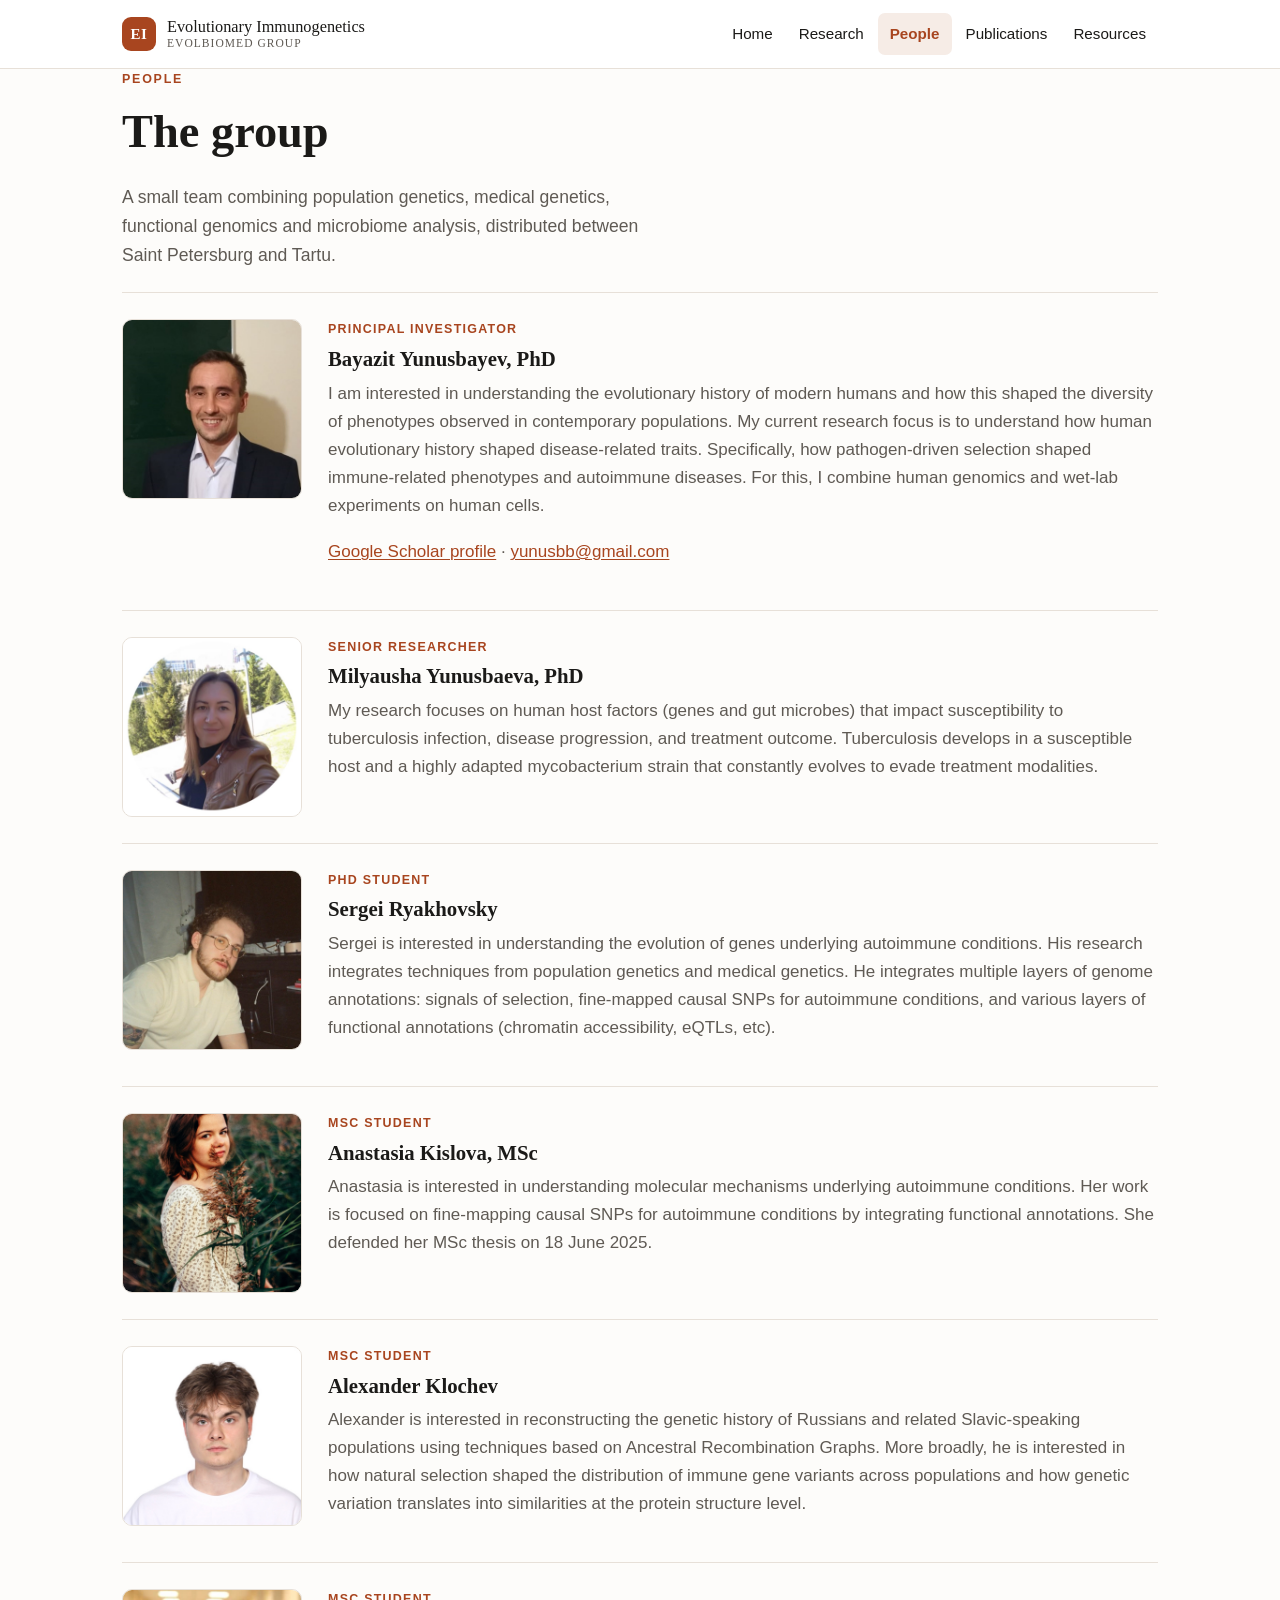
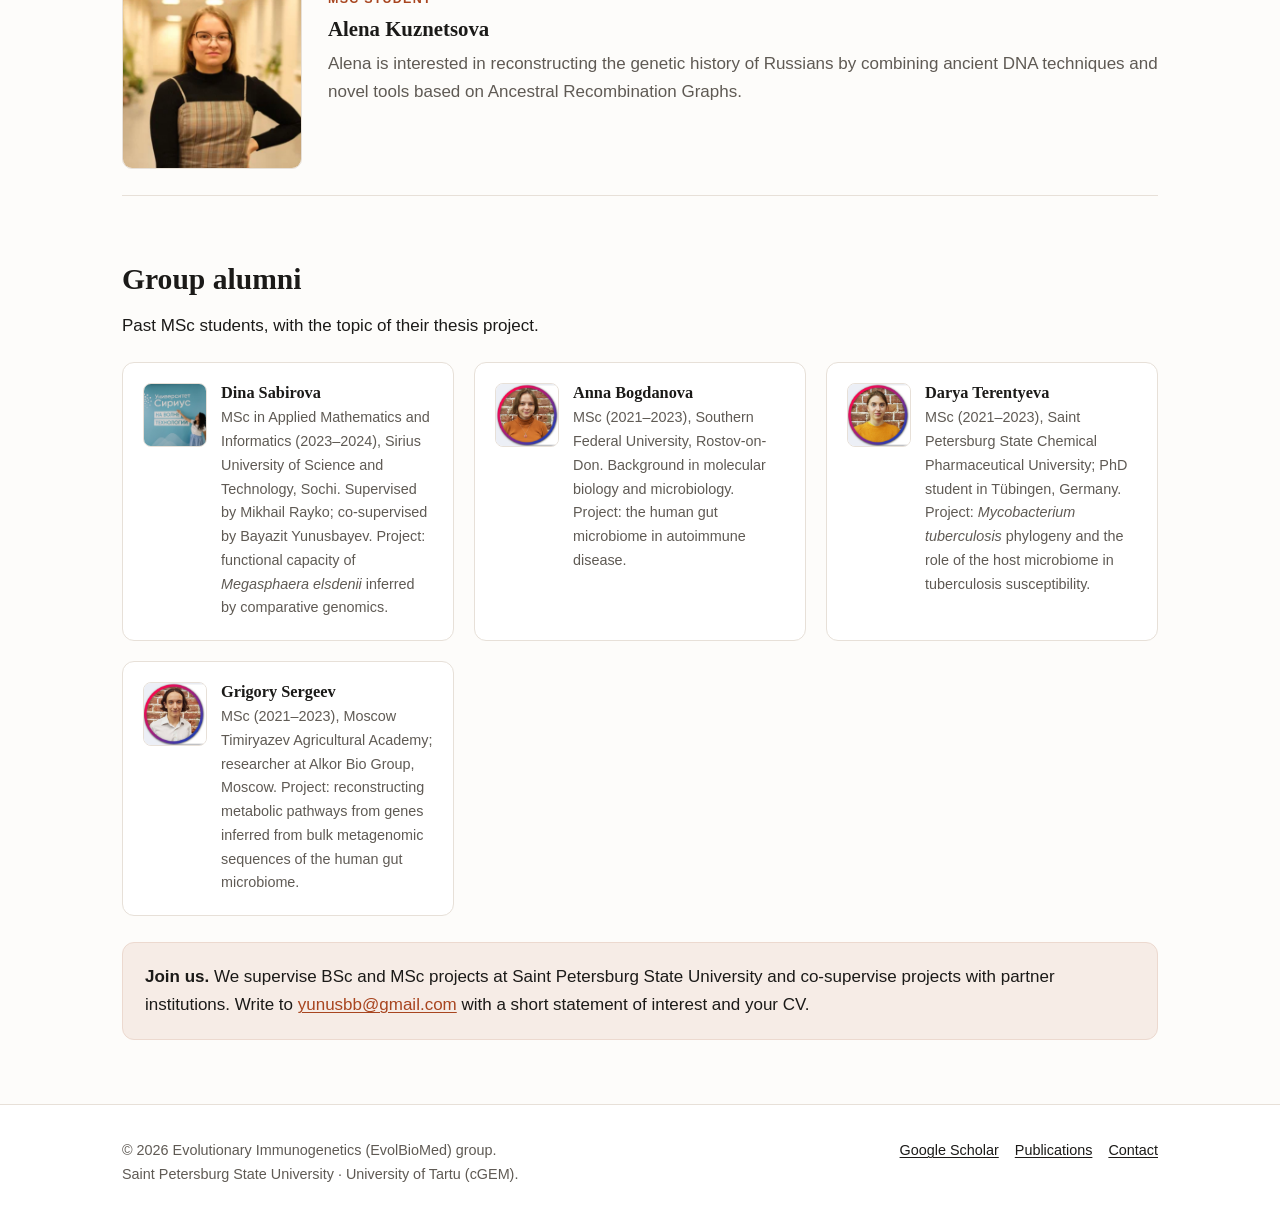
==== people.html @ 04dab828 "EvolBioMed group site: 5 pages, sitemap, structured data, GitHub Pages ready" ====
<!DOCTYPE html>
<html lang="en">
<head>
<meta charset="utf-8">
<meta name="viewport" content="width=device-width, initial-scale=1">
<title>People — EvolBioMed group (Yunusbayev lab), St Petersburg &amp; Tartu</title>
<meta name="description" content="Members of the Evolutionary Immunogenetics group led by Bayazit Yunusbayev — PI, researchers and MSc students in St Petersburg and Tartu, plus alumni.">
<link rel="canonical" href="https://evobiomed.org/people.html">
<meta name="robots" content="index,follow,max-image-preview:large">
<meta property="og:type" content="article">
<meta property="og:title" content="People — EvolBioMed group">
<meta property="og:description" content="Members and alumni of the evolutionary immunogenetics group led by Bayazit Yunusbayev.">
<meta property="og:url" content="https://evobiomed.org/people.html">
<meta property="og:image" content="https://evobiomed.org/assets/img/og.jpg">
<link rel="icon" href="assets/favicon.svg" type="image/svg+xml">
<link rel="stylesheet" href="assets/style.css">
<script type="application/ld+json">
{
  "@context":"https://schema.org",
  "@type":"ItemList",
  "name":"Members of the Evolutionary Immunogenetics (EvolBioMed) group",
  "url":"https://evobiomed.org/people.html",
  "itemListElement":[
    {"@type":"ListItem","position":1,"item":{"@type":"Person","name":"Bayazit Yunusbayev","jobTitle":"Principal Investigator","url":"https://evobiomed.org/people.html#bayazit","sameAs":"https://scholar.google.com/citations?user=bPSczQ8AAAAJ"}},
    {"@type":"ListItem","position":2,"item":{"@type":"Person","name":"Milyausha Yunusbaeva","jobTitle":"Senior researcher"}},
    {"@type":"ListItem","position":3,"item":{"@type":"Person","name":"Sergei Ryakhovsky","jobTitle":"PhD student"}},
    {"@type":"ListItem","position":4,"item":{"@type":"Person","name":"Anastasia Kislova","jobTitle":"MSc student"}},
    {"@type":"ListItem","position":5,"item":{"@type":"Person","name":"Alexander Klochev","jobTitle":"MSc student"}},
    {"@type":"ListItem","position":6,"item":{"@type":"Person","name":"Alena Kuznetsova","jobTitle":"MSc student"}}
  ]
}
</script>
</head>
<body>
<a class="skip" href="#main">Skip to main content</a>

<header class="site-head">
  <div class="wrap">
    <a class="brand" href="index.html">
      <span class="brand-mark" aria-hidden="true">EI</span>
      <span class="brand-name">Evolutionary Immunogenetics<small>EvolBioMed group</small></span>
    </a>
    <nav class="main" aria-label="Main">
      <ul>
        <li><a href="index.html">Home</a></li>
        <li><a href="research.html">Research</a></li>
        <li><a href="people.html" aria-current="page">People</a></li>
        <li><a href="publications.html">Publications</a></li>
        <li><a href="resources.html">Resources</a></li>
      </ul>
    </nav>
  </div>
</header>

<main id="main">
  <div class="wrap">
    <p class="eyebrow">People</p>
    <h1>The group</h1>
    <p class="lede">A small team combining population genetics, medical genetics, functional genomics and microbiome analysis, distributed between Saint Petersburg and Tartu.</p>

    <article class="person" id="bayazit">
      <img src="assets/img/bayazit.jpg" width="760" height="760" alt="Portrait of Bayazit Yunusbayev">
      <div>
        <p class="role">Principal Investigator</p>
        <h3>Bayazit Yunusbayev, PhD</h3>
        <p>I am interested in understanding the evolutionary history of modern humans and how this shaped the diversity of phenotypes observed in contemporary populations. My current research focus is to understand how human evolutionary history shaped disease-related traits. Specifically, how pathogen-driven selection shaped immune-related phenotypes and autoimmune diseases. For this, I combine human genomics and wet-lab experiments on human cells.</p>
        <p><a href="https://scholar.google.com/citations?user=bPSczQ8AAAAJ">Google Scholar profile</a> · <a href="mailto:yunusbb@gmail.com">yunusbb@gmail.com</a></p>
      </div>
    </article>

    <article class="person" id="milyausha">
      <img src="assets/img/milyausha.jpg" width="756" height="760" alt="Portrait of Milyausha Yunusbaeva">
      <div>
        <p class="role">Senior researcher</p>
        <h3>Milyausha Yunusbaeva, PhD</h3>
        <p>My research focuses on human host factors (genes and gut microbes) that impact susceptibility to tuberculosis infection, disease progression, and treatment outcome. Tuberculosis develops in a susceptible host and a highly adapted mycobacterium strain that constantly evolves to evade treatment modalities.</p>
      </div>
    </article>

    <article class="person" id="sergei">
      <img src="assets/img/sergei.jpg" width="760" height="760" alt="Portrait of Sergei Ryakhovsky">
      <div>
        <p class="role">PhD student</p>
        <h3>Sergei Ryakhovsky</h3>
        <p>Sergei is interested in understanding the evolution of genes underlying autoimmune conditions. His research integrates techniques from population genetics and medical genetics. He integrates multiple layers of genome annotations: signals of selection, fine-mapped causal SNPs for autoimmune conditions, and various layers of functional annotations (chromatin accessibility, eQTLs, etc).</p>
      </div>
    </article>

    <article class="person" id="anastasia">
      <img src="assets/img/anastasia.jpg" width="760" height="760" alt="Portrait of Anastasia Kislova">
      <div>
        <p class="role">MSc student</p>
        <h3>Anastasia Kislova, MSc</h3>
        <p>Anastasia is interested in understanding molecular mechanisms underlying autoimmune conditions. Her work is focused on fine-mapping causal SNPs for autoimmune conditions by integrating functional annotations. She defended her MSc thesis on 18 June 2025.</p>
      </div>
    </article>

    <article class="person" id="alexander">
      <img src="assets/img/alexander.jpg" width="760" height="760" alt="Portrait of Alexander Klochev">
      <div>
        <p class="role">MSc student</p>
        <h3>Alexander Klochev</h3>
        <p>Alexander is interested in reconstructing the genetic history of Russians and related Slavic-speaking populations using techniques based on Ancestral Recombination Graphs. More broadly, he is interested in how natural selection shaped the distribution of immune gene variants across populations and how genetic variation translates into similarities at the protein structure level.</p>
      </div>
    </article>

    <article class="person" id="alena">
      <img src="assets/img/alena.jpg" width="760" height="760" alt="Portrait of Alena Kuznetsova">
      <div>
        <p class="role">MSc student</p>
        <h3>Alena Kuznetsova</h3>
        <p>Alena is interested in reconstructing the genetic history of Russians by combining ancient DNA techniques and novel tools based on Ancestral Recombination Graphs.</p>
      </div>
    </article>

    <h2>Group alumni</h2>
    <p>Past MSc students, with the topic of their thesis project.</p>

    <div class="alumni">
      <article class="alum">
        <img src="assets/img/dina.jpg" width="760" height="570" alt="Portrait of Dina Sabirova">
        <div>
          <h4>Dina Sabirova</h4>
          <p>MSc in Applied Mathematics and Informatics (2023–2024), Sirius University of Science and Technology, Sochi. Supervised by Mikhail Rayko; co-supervised by Bayazit Yunusbayev. Project: functional capacity of <em>Megasphaera elsdenii</em> inferred by comparative genomics.</p>
        </div>
      </article>
      <article class="alum">
        <img src="assets/img/anna.jpg" width="760" height="711" alt="Portrait of Anna Bogdanova">
        <div>
          <h4>Anna Bogdanova</h4>
          <p>MSc (2021–2023), Southern Federal University, Rostov-on-Don. Background in molecular biology and microbiology. Project: the human gut microbiome in autoimmune disease.</p>
        </div>
      </article>
      <article class="alum">
        <img src="assets/img/darya.jpg" width="760" height="711" alt="Portrait of Darya Terentyeva">
        <div>
          <h4>Darya Terentyeva</h4>
          <p>MSc (2021–2023), Saint Petersburg State Chemical Pharmaceutical University; PhD student in Tübingen, Germany. Project: <em>Mycobacterium tuberculosis</em> phylogeny and the role of the host microbiome in tuberculosis susceptibility.</p>
        </div>
      </article>
      <article class="alum">
        <img src="assets/img/grigory.jpg" width="760" height="711" alt="Portrait of Grigory Sergeev">
        <div>
          <h4>Grigory Sergeev</h4>
          <p>MSc (2021–2023), Moscow Timiryazev Agricultural Academy; researcher at Alkor Bio Group, Moscow. Project: reconstructing metabolic pathways from genes inferred from bulk metagenomic sequences of the human gut microbiome.</p>
        </div>
      </article>
    </div>

    <div class="callout">
      <p><strong>Join us.</strong> We supervise BSc and MSc projects at Saint Petersburg State University and co-supervise projects with partner institutions. Write to <a href="mailto:yunusbb@gmail.com">yunusbb@gmail.com</a> with a short statement of interest and your CV.</p>
    </div>
  </div>
</main>

<footer class="site-foot">
  <div class="wrap">
    <p>© 2026 Evolutionary Immunogenetics (EvolBioMed) group.<br>Saint Petersburg State University · University of Tartu (cGEM).</p>
    <div class="foot-links">
      <a href="https://scholar.google.com/citations?user=bPSczQ8AAAAJ">Google Scholar</a>
      <a href="publications.html">Publications</a>
      <a href="mailto:yunusbb@gmail.com">Contact</a>
    </div>
  </div>
</footer>
</body>
</html>
---- assets/style.css ----
/* Evolutionary Immunogenetics — group site styles */
:root{
  --ink:#1b1a18; --muted:#5f5a54; --accent:#a8451f; --accent-soft:#f6ece6;
  --bg:#fdfcfa; --card:#ffffff; --line:#e7e0d8; --max:1080px;
}
*{box-sizing:border-box}
html{-webkit-text-size-adjust:100%}
body{
  margin:0; background:var(--bg); color:var(--ink);
  font:17px/1.65 -apple-system,BlinkMacSystemFont,"Segoe UI",Roboto,Helvetica,Arial,sans-serif;
}
img{max-width:100%; height:auto; display:block}
a{color:var(--accent); text-decoration-thickness:1px; text-underline-offset:2px}
a:hover{text-decoration-thickness:2px}
h1,h2,h3,h4{font-family:Georgia,"Times New Roman",serif; line-height:1.22; margin:0 0 .5em}
h1{font-size:clamp(2rem,4.6vw,2.9rem)}
h2{font-size:clamp(1.4rem,2.6vw,1.85rem); margin-top:2.2em}
h3{font-size:1.18rem; margin-bottom:.35em}
p{margin:0 0 1.05em}
.wrap{max-width:var(--max); margin:0 auto; padding:0 22px}
.skip{position:absolute; left:-9999px; top:0; background:var(--ink); color:#fff; padding:10px 16px; z-index:99}
.skip:focus{left:12px; top:12px}

.visually-hidden{position:absolute; width:1px; height:1px; margin:-1px; padding:0;
  overflow:hidden; clip:rect(0 0 0 0); white-space:nowrap; border:0}

/* header */
.site-head{background:var(--card); border-bottom:1px solid var(--line); position:sticky; top:0; z-index:20}
.site-head .wrap{display:flex; flex-wrap:wrap; align-items:center; gap:14px; min-height:68px; padding-block:10px}
.brand{display:flex; align-items:center; gap:11px; text-decoration:none; color:var(--ink)}
.brand-mark{width:34px; height:34px; border-radius:9px; background:var(--accent); color:#fff;
  display:grid; place-items:center; font:600 15px/1 Georgia,serif; letter-spacing:.5px}
.brand-name{font-family:Georgia,serif; font-size:1.02rem; line-height:1.15}
.brand-name small{display:block; font-family:inherit; font-size:.72rem; letter-spacing:.09em;
  text-transform:uppercase; color:var(--muted); font-weight:400}
nav.main{margin-left:auto}
nav.main ul{display:flex; flex-wrap:wrap; gap:2px; list-style:none; margin:0; padding:0}
nav.main a{display:block; padding:8px 12px; border-radius:7px; color:var(--ink); text-decoration:none; font-size:.95rem}
nav.main a:hover{background:var(--accent-soft); color:var(--accent)}
nav.main a[aria-current="page"]{background:var(--accent-soft); color:var(--accent); font-weight:600}

/* hero */
.hero{border-bottom:1px solid var(--line); background:linear-gradient(180deg,#fff 0%,var(--bg) 100%)}
.hero .wrap{display:grid; grid-template-columns:1.15fr .85fr; gap:40px; align-items:center; padding-block:56px}
.hero h1{margin-bottom:.45em}
.eyebrow{font-size:.78rem; letter-spacing:.14em; text-transform:uppercase; color:var(--accent);
  font-weight:700; margin-bottom:14px}
.lede{font-size:1.1rem; color:var(--muted); max-width:56ch}
.hero-figure{margin:0}
.hero-figure img{border-radius:12px; border:1px solid var(--line); box-shadow:0 12px 30px rgba(27,26,24,.09)}
.hero-figure figcaption{font-size:.8rem; color:var(--muted); margin-top:9px; line-height:1.45}

/* sections, cards */
section{padding-block:8px}
.cards{display:grid; grid-template-columns:repeat(auto-fit,minmax(260px,1fr)); gap:18px; margin:26px 0 8px}
.card{background:var(--card); border:1px solid var(--line); border-radius:12px; padding:22px}
.card h3{margin-top:0}
.card p{color:var(--muted); margin-bottom:.8em}
.card .more{font-size:.9rem; font-weight:600}
.pill{display:inline-block; background:var(--accent-soft); color:var(--accent); font-size:.78rem;
  font-weight:600; letter-spacing:.03em; padding:3px 10px; border-radius:999px; margin-bottom:12px}

/* news */
.news{list-style:none; margin:18px 0 0; padding:0; border-top:1px solid var(--line)}
.news li{display:grid; grid-template-columns:132px 1fr; gap:18px; padding:16px 0; border-bottom:1px solid var(--line)}
.news time{color:var(--muted); font-size:.86rem; font-variant-numeric:tabular-nums; padding-top:2px}
.news strong{display:block; margin-bottom:2px}

/* people */
.person{display:grid; grid-template-columns:180px 1fr; gap:26px; padding:26px 0; border-bottom:1px solid var(--line)}
.person:first-of-type{border-top:1px solid var(--line); margin-top:22px}
.person img{border-radius:10px; border:1px solid var(--line); width:180px; height:180px; object-fit:cover}
.person .role{font-size:.78rem; letter-spacing:.1em; text-transform:uppercase; color:var(--accent); font-weight:700; margin-bottom:6px}
.person h3{margin-bottom:.4em; font-size:1.3rem}
.person p{color:var(--muted)}
.alumni{display:grid; grid-template-columns:repeat(auto-fit,minmax(250px,1fr)); gap:20px; margin-top:22px}
.alum{background:var(--card); border:1px solid var(--line); border-radius:12px; padding:20px; display:grid;
  grid-template-columns:64px 1fr; gap:14px; align-items:start}
.alum img{width:64px; height:64px; border-radius:8px; object-fit:cover; border:1px solid var(--line)}
.alum h4{margin:0 0 3px; font-size:1.02rem}
.alum p{font-size:.9rem; color:var(--muted); margin:0}

/* publications */
.filters{display:flex; flex-wrap:wrap; gap:8px; margin:22px 0 6px}
.filters a{font-size:.85rem; padding:6px 12px; border:1px solid var(--line); border-radius:999px;
  text-decoration:none; background:var(--card); color:var(--ink)}
.filters a:hover{border-color:var(--accent); color:var(--accent)}
.pubs{list-style:none; margin:16px 0 0; padding:0}
.pub{padding:18px 0; border-bottom:1px solid var(--line)}
.pub .authors{color:var(--muted); font-size:.94rem}
.pub .title{display:block; margin:4px 0 4px; font-weight:600; color:var(--ink)}
.pub .venue{font-size:.94rem; color:var(--ink)}
.pub .doi{font-size:.86rem; word-break:break-word}
.pub .year{float:right; font-family:Georgia,serif; color:var(--accent); font-size:.95rem; margin-left:14px}

/* misc blocks */
.callout{background:var(--accent-soft); border:1px solid #ecd9cf; border-radius:12px; padding:20px 22px; margin:26px 0}
.callout p:last-child{margin-bottom:0}
table.data{width:100%; border-collapse:collapse; margin:18px 0; font-size:.95rem}
table.data th,table.data td{text-align:left; padding:11px 12px; border-bottom:1px solid var(--line); vertical-align:top}
table.data th{background:#faf7f4; font-size:.8rem; letter-spacing:.06em; text-transform:uppercase; color:var(--muted)}

footer.site-foot{border-top:1px solid var(--line); background:var(--card); margin-top:64px; padding-block:34px}
footer.site-foot .wrap{display:flex; flex-wrap:wrap; gap:20px; justify-content:space-between; align-items:flex-start}
footer.site-foot p{margin:0; font-size:.9rem; color:var(--muted)}
footer.site-foot a{color:var(--ink)}
.foot-links{display:flex; gap:16px; flex-wrap:wrap; font-size:.9rem}

@media (max-width:820px){
  .hero .wrap{grid-template-columns:1fr; padding-block:36px}
  .person{grid-template-columns:1fr; gap:14px}
  .person img{width:130px; height:130px}
  .news li{grid-template-columns:1fr; gap:4px}
}
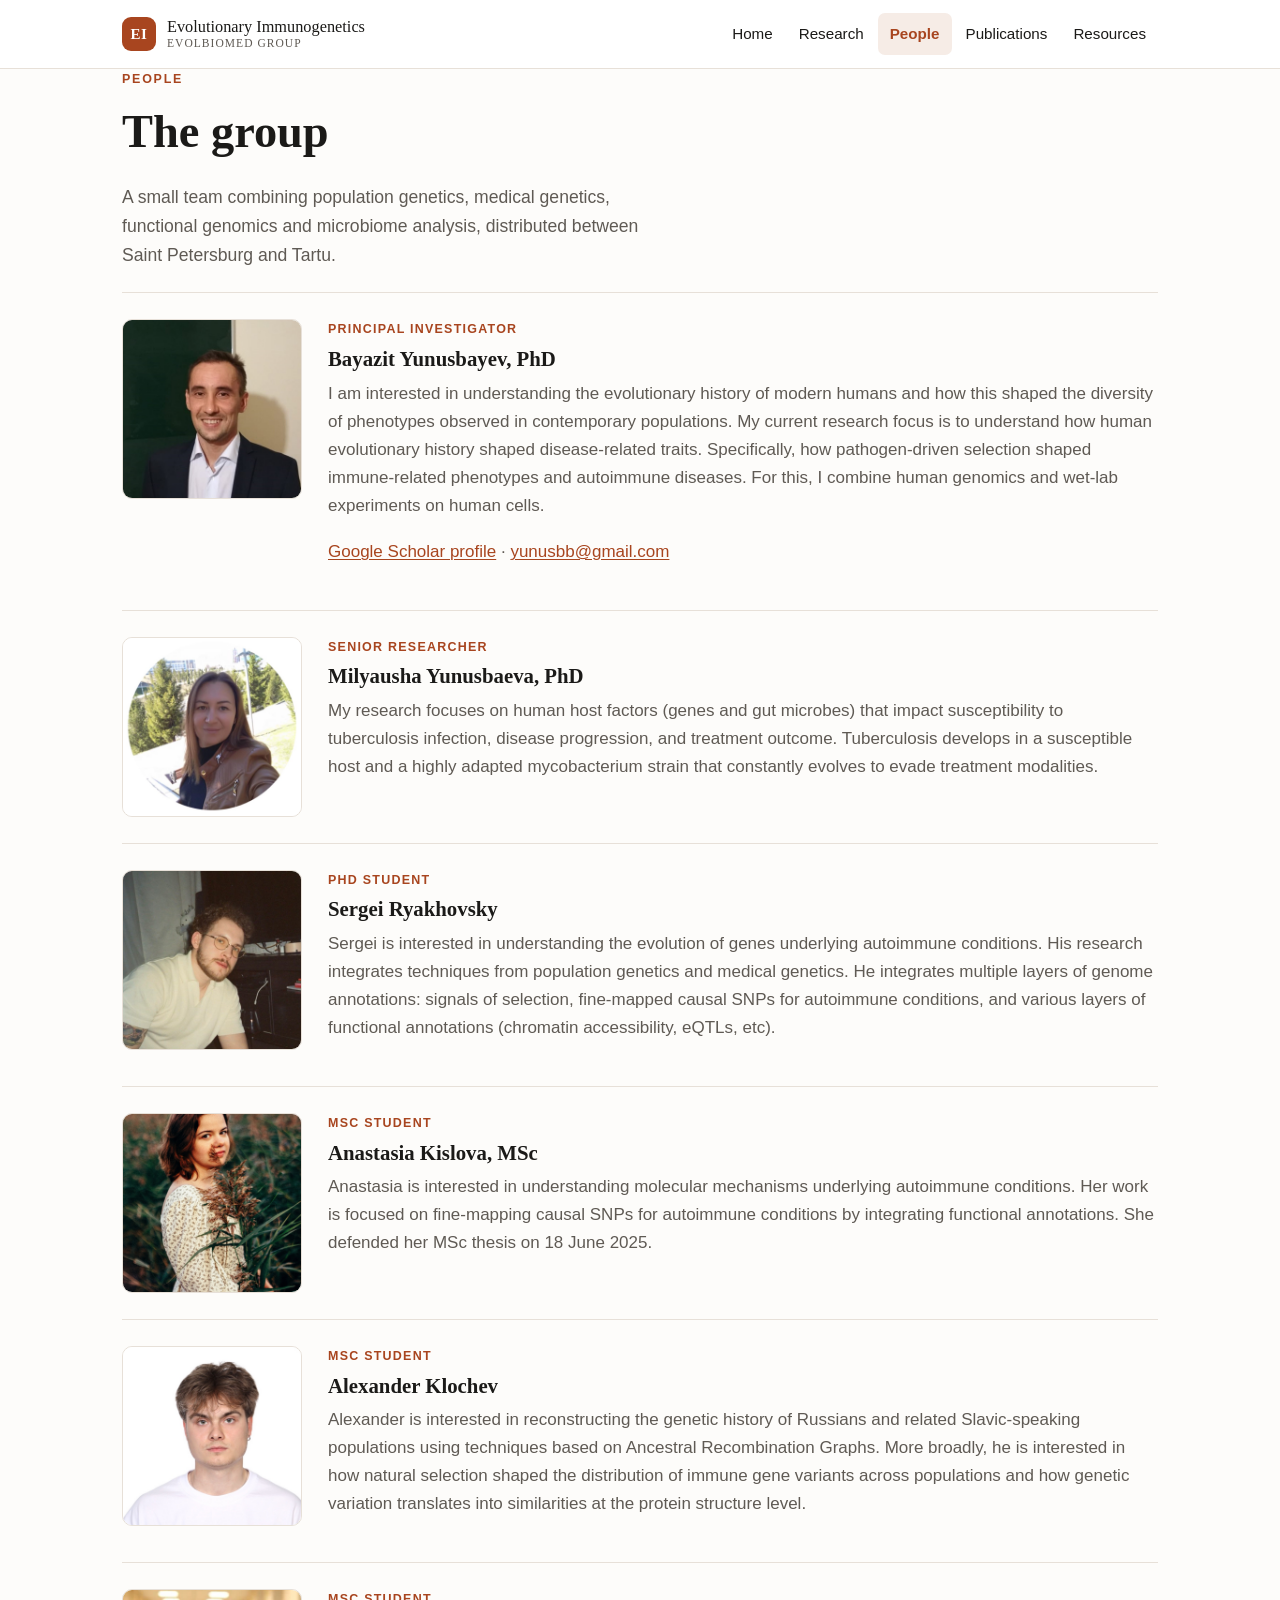
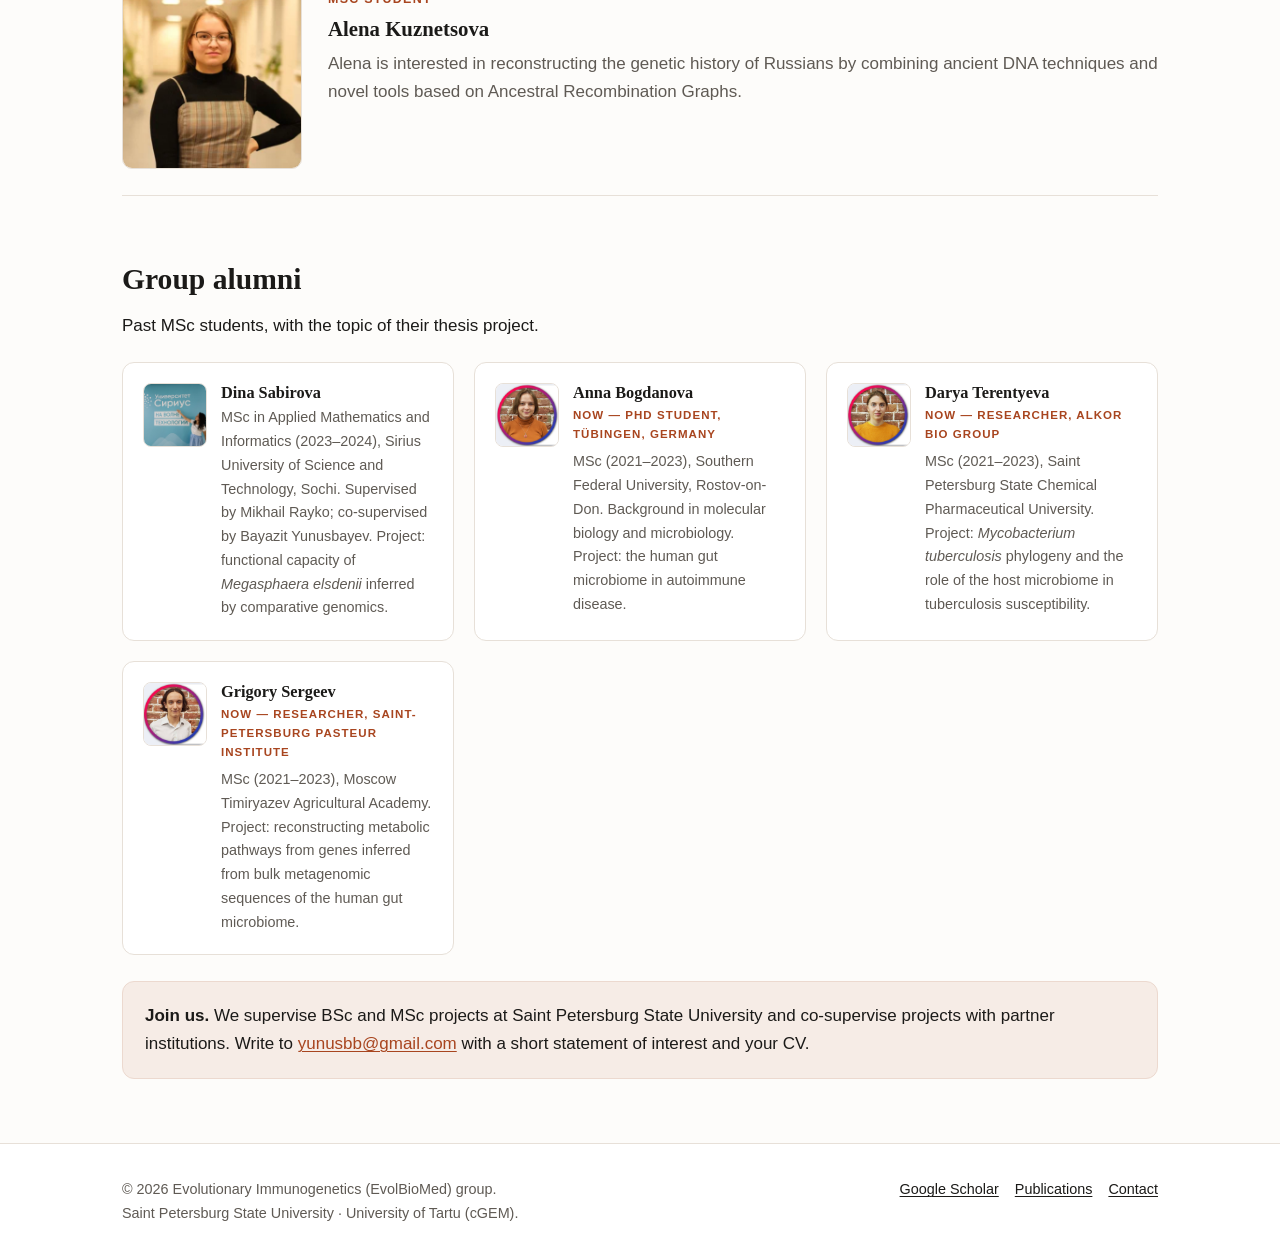
==== commit a164d432: "Fix alumni current positions (Anna: Tübingen PhD; Darya: Alkor Bio; Grigory: Pasteur Inst) and resto" ====
--- a/people.html
+++ b/people.html
@@ -128,6 +128,7 @@
         <img src="assets/img/anna.jpg" width="760" height="711" alt="Portrait of Anna Bogdanova">
         <div>
           <h4>Anna Bogdanova</h4>
+          <p class="role">Now — PhD student, Tübingen, Germany</p>
           <p>MSc (2021–2023), Southern Federal University, Rostov-on-Don. Background in molecular biology and microbiology. Project: the human gut microbiome in autoimmune disease.</p>
         </div>
       </article>
@@ -135,14 +136,16 @@
         <img src="assets/img/darya.jpg" width="760" height="711" alt="Portrait of Darya Terentyeva">
         <div>
           <h4>Darya Terentyeva</h4>
-          <p>MSc (2021–2023), Saint Petersburg State Chemical Pharmaceutical University; PhD student in Tübingen, Germany. Project: <em>Mycobacterium tuberculosis</em> phylogeny and the role of the host microbiome in tuberculosis susceptibility.</p>
+          <p class="role">Now — Researcher, Alkor Bio Group</p>
+          <p>MSc (2021–2023), Saint Petersburg State Chemical Pharmaceutical University. Project: <em>Mycobacterium tuberculosis</em> phylogeny and the role of the host microbiome in tuberculosis susceptibility.</p>
         </div>
       </article>
       <article class="alum">
         <img src="assets/img/grigory.jpg" width="760" height="711" alt="Portrait of Grigory Sergeev">
         <div>
           <h4>Grigory Sergeev</h4>
-          <p>MSc (2021–2023), Moscow Timiryazev Agricultural Academy; researcher at Alkor Bio Group, Moscow. Project: reconstructing metabolic pathways from genes inferred from bulk metagenomic sequences of the human gut microbiome.</p>
+          <p class="role">Now — Researcher, Saint-Petersburg Pasteur Institute</p>
+          <p>MSc (2021–2023), Moscow Timiryazev Agricultural Academy. Project: reconstructing metabolic pathways from genes inferred from bulk metagenomic sequences of the human gut microbiome.</p>
         </div>
       </article>
     </div>
--- a/assets/style.css
+++ b/assets/style.css
@@ -79,6 +79,11 @@
 .alum img{width:64px; height:64px; border-radius:8px; object-fit:cover; border:1px solid var(--line)}
 .alum h4{margin:0 0 3px; font-size:1.02rem}
 .alum p{font-size:.9rem; color:var(--muted); margin:0}
+.alum p.role{color:var(--accent); font-size:.72rem; font-weight:700; letter-spacing:.09em;
+  text-transform:uppercase; margin-bottom:6px}
+.research-fig{margin:0 0 20px; max-width:520px}
+.research-fig img{width:100%; border:1px solid var(--line); border-radius:10px; background:#fff}
+.research-fig.tb{max-width:190px}
 
 /* publications */
 .filters{display:flex; flex-wrap:wrap; gap:8px; margin:22px 0 6px}
